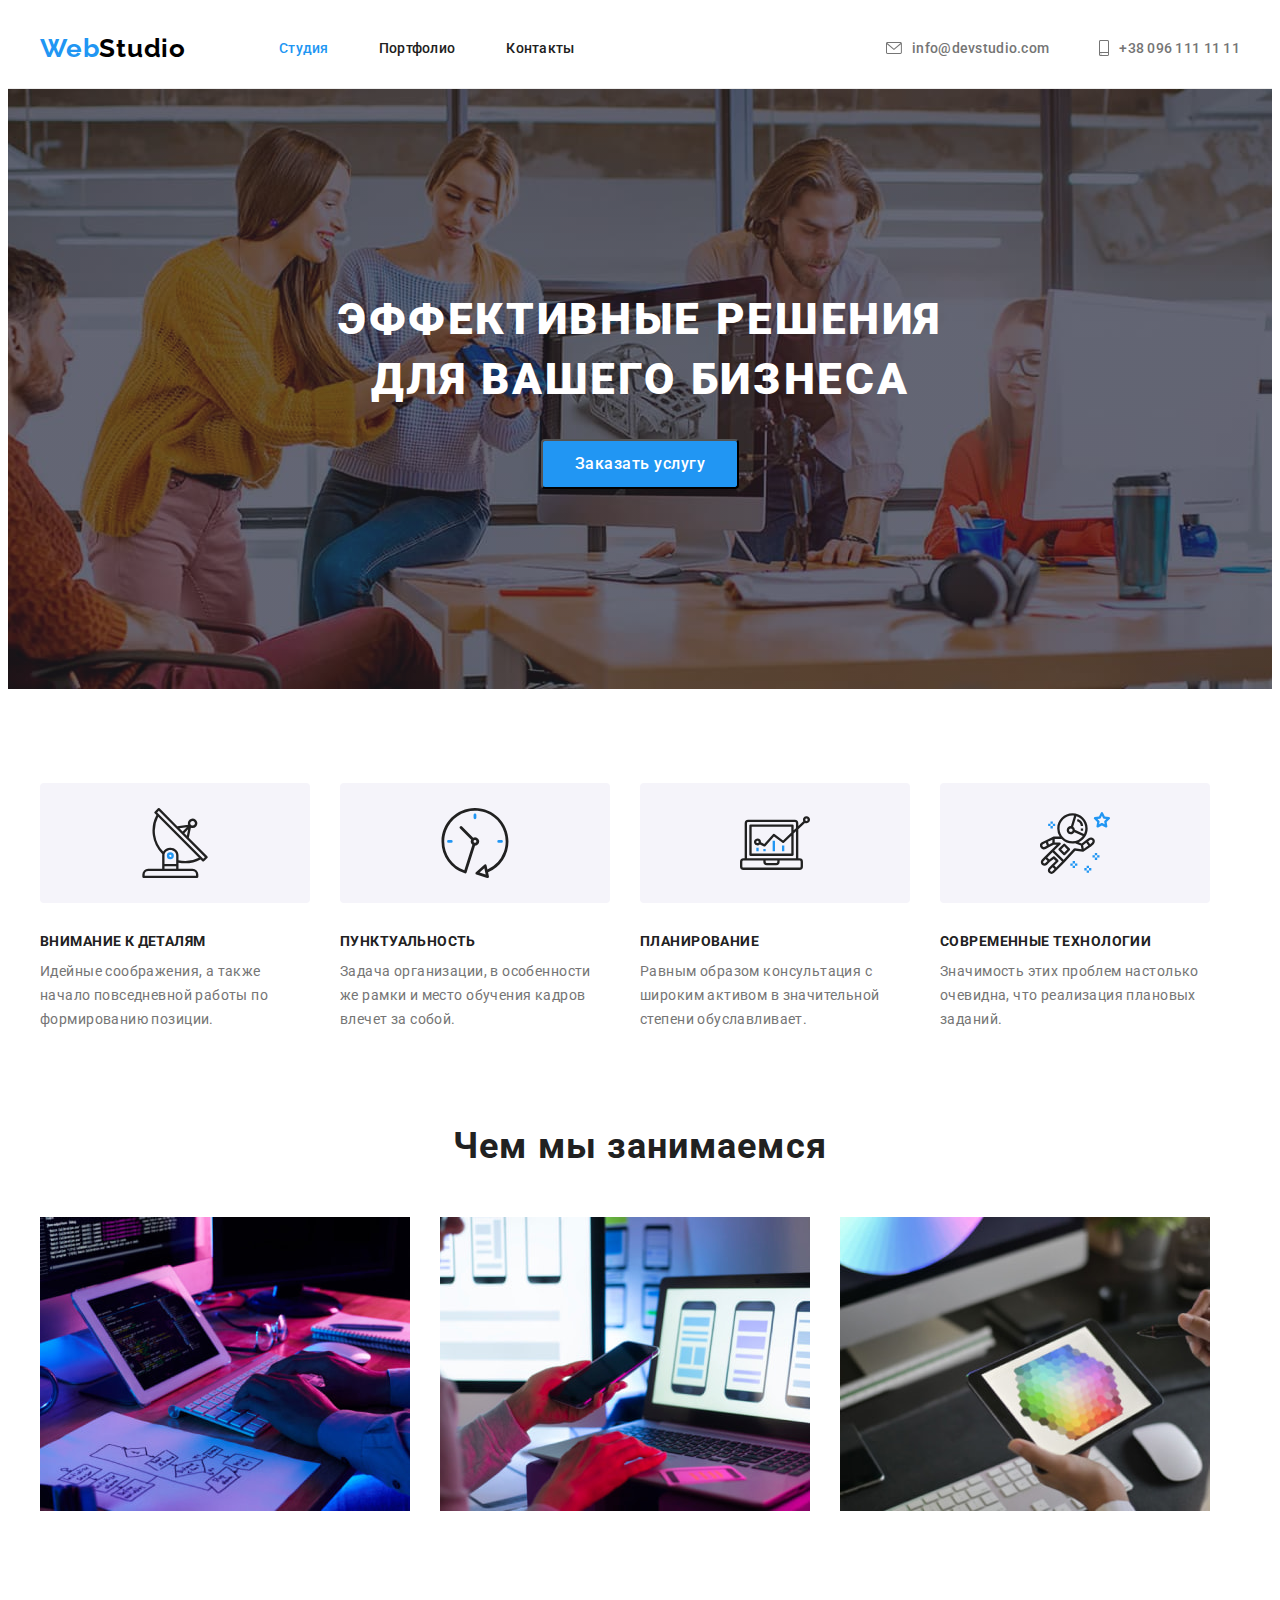
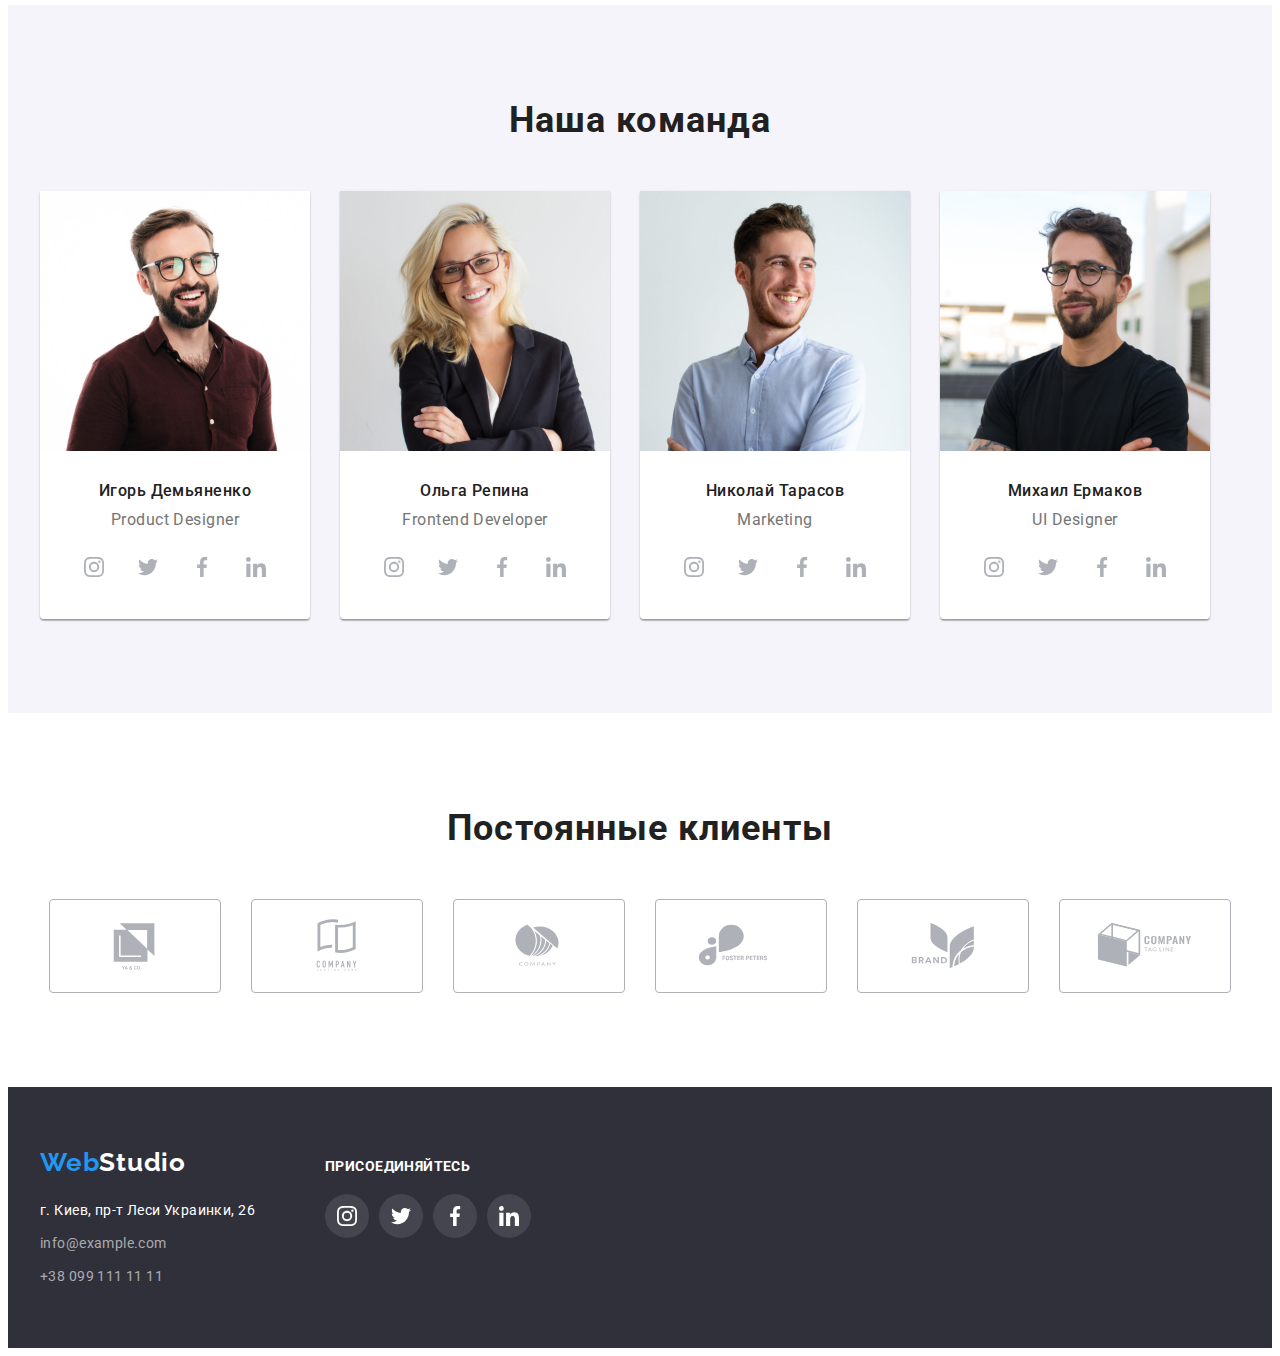
==== index.html @ a04d9aa7 "начало дз5" ====
<!DOCTYPE html>
<html lang="ru">
  <head>
    <meta charset="UTF-8" />
    <meta http-equiv="X-UA-Compatible" content="IE=edge" />
    <meta name="viewport" content="width=device-width, initial-scale=1.0" />
    <title>WebStudio</title>
    <!-- Fonts start -->
    <link rel="preconnect" href="https://fonts.googleapis.com" />
    <link rel="preconnect" href="https://fonts.gstatic.com" crossorigin />
    <link
      href="https://fonts.googleapis.com/css2?family=Raleway:wght@700&family=Roboto:wght@400;500;700;900&display=swap"
      rel="stylesheet"
    />
    <!-- Fonts end -->

    <!-- Normalize start -->

    <link
      rel="stylesheet"
      href="https://cdnjs.cloudflare.com/ajax/libs/modern-normalize/1.1.0/modern-normalize.min.css"
      integrity="sha512-wpPYUAdjBVSE4KJnH1VR1HeZfpl1ub8YT/NKx4PuQ5NmX2tKuGu6U/JRp5y+Y8XG2tV+wKQpNHVUX03MfMFn9Q=="
      crossorigin="anonymous"
      referrerpolicy="no-referrer"
    />

    <!-- Normalize end -->

    <link rel="stylesheet" href="./css/styles.css" />
  </head>
  <body>
    <!-- header section -->

    <header class="header">
      <div class="container header-container">
        <nav class="header-nav">
          <a class="header-logo logo link" href="./index.html" lang="en">
            <span class="blue-logo">Web</span
            ><span class="black-logo">Studio</span></a
          >
          <ul class="header-nav-list list">
            <li class="header-nav-item header-nav-item-studio">
              <a
                class="header-link header-link-current link"
                href="./index.html"
                >Студия</a
              >
            </li>
            <li class="header-nav-item header-nav-item-portf">
              <a class="header-link link" href="./portfolio.html">Портфолио</a>
            </li>
            <li class="header-nav-item">
              <a class="header-link link" href="">Контакты</a>
            </li>
          </ul>
        </nav>
        <ul class="header-contacts-list list">
          <li class="header-contacts-item header-contacts-item-mail">
            <a
              class="header-contacts-link link"
              href="mailto:info@devstudio.com"
            >
              <svg class="header-icon" width="16" height="12">
                <use href="./images/icons.svg#envelope"></use>
              </svg>
              info@devstudio.com</a
            >
          </li>
          <li class="header-contacts-item header-contacts-item-tel">
            <a class="header-contacts-link link" href="tel:+380961111111">
              <svg class="header-icon" width="10" height="16">
                <use href="./images/icons.svg#smartphone"></use>
              </svg>
              +38 096 111 11 11</a
            >
          </li>
        </ul>
      </div>
    </header>

    <!-- main section -->

    <main>
      <!--hero section -->

      <section class="hero">
        <div class="container hero-container hero-overlay">
          <h1 class="main-title hero-main-title">
            Эффективные решения<br />для вашего бизнеса
          </h1>
          <button class="hero-btn btn" type="button">Заказать услугу</button>
        </div>
      </section>

      <!--секция "Особенности" (peculiarities section)-->

      <section class="peculiarities">
        <!--Заголовок секции h2 не видим в контенте-->

        <div class="container">
          <h2 class="secondary-title visually-hidden">Особенности</h2>
          <ul class="peculiarities-list list">
            <li class="peculiarities-item">
              <div class="peculiarities-icon-box">
                <svg width="70" height="70">
                  <use href="./images/icons.svg#antenna"></use>
                </svg>
              </div>

              <h3 class="peculiarities-tittle">Внимание к деталям</h3>
              <p class="peculiarities-txt">
                Идейные соображения, а также начало повседневной работы по
                формированию позиции.
              </p>
            </li>
            <li class="peculiarities-item">
              <div class="peculiarities-icon-box">
                <svg width="70" height="70">
                  <use href="./images/icons.svg#clock"></use>
                </svg>
              </div>

              <h3 class="peculiarities-tittle">Пунктуальность</h3>
              <p class="peculiarities-txt">
                Задача организации, в особенности же рамки и место обучения
                кадров влечет за собой.
              </p>
            </li>
            <li class="peculiarities-item">
              <div class="peculiarities-icon-box">
                <svg width="70" height="70">
                  <use href="./images/icons.svg#diagram"></use>
                </svg>
              </div>
              <h3 class="peculiarities-tittle">Планирование</h3>
              <p class="peculiarities-txt">
                Равным образом консультация с широким активом в значительной
                степени обуславливает.
              </p>
            </li>
            <li class="peculiarities-item">
              <div class="peculiarities-icon-box">
                <svg width="70" height="70">
                  <use href="./images/icons.svg#astronaut"></use>
                </svg>
              </div>
              <h3 class="peculiarities-tittle">Современные технологии</h3>
              <p class="peculiarities-txt">
                Значимость этих проблем настолько очевидна, что реализация
                плановых заданий.
              </p>
            </li>
          </ul>
        </div>
      </section>

      <!--секция "Чем мы занимаемся" (activity section)-->

      <section class="activity">
        <div class="container">
          <h2 class="secondary-title activity-tittle">Чем мы занимаемся</h2>
          <ul class="activity-list list">
            <li class="activity-item">
              <img
                class="activity-img"
                src="./images/demo-photo-1.jpg"
                width="370"
                alt="Руки программиста на клавиатуре. На мониторе програмный код"
              />
            </li>
            <li class="activity-item">
              <img
                class="activity-img"
                src="./images/demo-photo-2.jpg"
                width="370"
                alt="Программист работает над мобильным приложением"
              />
            </li>
            <li class="activity-item">
              <img
                class="activity-img"
                src="./images/demo-photo-3.jpg"
                width="370"
                alt="Дизайнер работает на сенсорном планшете"
              />
            </li>
          </ul>
        </div>
      </section>

      <!-- team section-->

      <section class="team">
        <div class="container">
          <h2 class="secondary-title team-tittle">Наша команда</h2>
          <ul class="team-list list">
            <li class="team-item">
              <img
                class="team-card"
                src="./images/team-card-1.jpg"
                width="270"
                alt="Портрет члена команды"
              />
              <div class="unit-info">
                <h3 class="team-name">Игорь Демьяненко</h3>
                <p class="team-position" lang="en">Product Designer</p>
                <ul class="social-networks-unit-list list">
                  <li class="socials-unit-item">
                    <a
                      class="socials-unit-link link"
                      href=""
                      target="_blank"
                      rel="noopener noreferrer"
                      aria-label="Ссылка на личный Instagram"
                      ><svg class="icon-social-unit" width="20" height="20">
                        <use href="./images/icons.svg#instagram"></use>
                      </svg>
                    </a>
                  </li>
                  <li class="socials-unit-item">
                    <a
                      class="socials-unit-link link"
                      href=""
                      target="_blank"
                      rel="noopener noreferrer"
                      aria-label="Ссылка на личный Twitter"
                    >
                      <svg class="icon-social-unit" width="20" height="20">
                        <use href="./images/icons.svg#twitter"></use>
                      </svg>
                    </a>
                  </li>
                  <li class="socials-unit-item">
                    <a
                      class="socials-unit-link link"
                      href=""
                      target="_blank"
                      rel="noopener noreferrer"
                      aria-label="Ссылка на личный Facebook"
                    >
                      <svg class="icon-social-unit" width="20" height="20">
                        <use href="./images/icons.svg#facebook"></use>
                      </svg>
                    </a>
                  </li>
                  <li class="socials-unit-item">
                    <a
                      class="socials-unit-link link"
                      href=""
                      target="_blank"
                      rel="noopener noreferrer"
                      aria-label="Ссылка на личный LinkedIn"
                    >
                      <svg class="icon-social-unit" width="20" height="20">
                        <use href="./images/icons.svg#linkedin"></use>
                      </svg>
                    </a>
                  </li>
                </ul>
              </div>
            </li>
            <li class="team-item">
              <img
                class="team-card"
                src="./images/team-card-2.jpg"
                width="270"
                alt="Портрет члена команды"
              />
              <div class="unit-info">
                <h3 class="team-name">Ольга Репина</h3>
                <p class="team-position" lang="en">Frontend Developer</p>
                <ul class="social-networks-unit-list list">
                  <li class="socials-unit-item">
                    <a
                      class="socials-unit-link link"
                      href=""
                      target="_blank"
                      rel="noopener noreferrer"
                      aria-label="Ссылка на личный Instagram"
                      ><svg class="icon-social-unit" width="20" height="20">
                        <use href="./images/icons.svg#instagram"></use>
                      </svg>
                    </a>
                  </li>
                  <li class="socials-unit-item">
                    <a
                      class="socials-unit-link link"
                      href=""
                      target="_blank"
                      rel="noopener noreferrer"
                      aria-label="Ссылка на личный Twitter"
                    >
                      <svg class="icon-social-unit" width="20" height="20">
                        <use href="./images/icons.svg#twitter"></use>
                      </svg>
                    </a>
                  </li>
                  <li class="socials-unit-item">
                    <a
                      class="socials-unit-link link"
                      href=""
                      target="_blank"
                      rel="noopener noreferrer"
                      aria-label="Ссылка на личный Facebook"
                    >
                      <svg class="icon-social-unit" width="20" height="20">
                        <use href="./images/icons.svg#facebook"></use>
                      </svg>
                    </a>
                  </li>
                  <li class="socials-unit-item">
                    <a
                      class="socials-unit-link link"
                      href=""
                      target="_blank"
                      rel="noopener noreferrer"
                      aria-label="Ссылка на личный LinkedIn"
                    >
                      <svg class="icon-social-unit" width="20" height="20">
                        <use href="./images/icons.svg#linkedin"></use>
                      </svg>
                    </a>
                  </li>
                </ul>
              </div>
            </li>
            <li class="team-item">
              <img
                class="team-card"
                src="./images/team-card-3.jpg"
                width="270"
                alt="Портрет члена команды"
              />
              <div class="unit-info">
                <h3 class="team-name">Николай Тарасов</h3>
                <p class="team-position" lang="en">Marketing</p>
                <ul class="social-networks-unit-list list">
                  <li class="socials-unit-item">
                    <a
                      class="socials-unit-link link"
                      href=""
                      target="_blank"
                      rel="noopener noreferrer"
                      aria-label="Ссылка на личный Instagram"
                      ><svg class="icon-social-unit" width="20" height="20">
                        <use href="./images/icons.svg#instagram"></use>
                      </svg>
                    </a>
                  </li>
                  <li class="socials-unit-item">
                    <a
                      class="socials-unit-link link"
                      href=""
                      target="_blank"
                      rel="noopener noreferrer"
                      aria-label="Ссылка на личный Twitter"
                    >
                      <svg class="icon-social-unit" width="20" height="20">
                        <use href="./images/icons.svg#twitter"></use>
                      </svg>
                    </a>
                  </li>
                  <li class="socials-unit-item">
                    <a
                      class="socials-unit-link link"
                      href=""
                      target="_blank"
                      rel="noopener noreferrer"
                      aria-label="Ссылка на личный Facebook"
                    >
                      <svg class="icon-social-unit" width="20" height="20">
                        <use href="./images/icons.svg#facebook"></use>
                      </svg>
                    </a>
                  </li>
                  <li class="socials-unit-item">
                    <a
                      class="socials-unit-link link"
                      href=""
                      target="_blank"
                      rel="noopener noreferrer"
                      aria-label="Ссылка на личный LinkedIn"
                    >
                      <svg class="icon-social-unit" width="20" height="20">
                        <use href="./images/icons.svg#linkedin"></use>
                      </svg>
                    </a>
                  </li>
                </ul>
              </div>
            </li>
            <li class="team-item">
              <img
                class="team-card"
                src="./images/team-card-4.jpg"
                width="270"
                alt="Портрет члена команды"
              />
              <div class="unit-info">
                <h3 class="team-name">Михаил Ермаков</h3>
                <p class="team-position" lang="en">UI Designer</p>
                <ul class="social-networks-unit-list list">
                  <li class="socials-unit-item">
                    <a
                      class="socials-unit-link link"
                      href=""
                      target="_blank"
                      rel="noopener noreferrer"
                      aria-label="Ссылка на личный Instagram"
                      ><svg class="icon-social-unit" width="20" height="20">
                        <use href="./images/icons.svg#instagram"></use>
                      </svg>
                    </a>
                  </li>
                  <li class="socials-unit-item">
                    <a
                      class="socials-unit-link link"
                      href=""
                      target="_blank"
                      rel="noopener noreferrer"
                      aria-label="Ссылка на личный Twitter"
                    >
                      <svg class="icon-social-unit" width="20" height="20">
                        <use href="./images/icons.svg#twitter"></use>
                      </svg>
                    </a>
                  </li>
                  <li class="socials-unit-item">
                    <a
                      class="socials-unit-link link"
                      href=""
                      target="_blank"
                      rel="noopener noreferrer"
                      aria-label="Ссылка на личный Facebook"
                    >
                      <svg class="icon-social-unit" width="20" height="20">
                        <use href="./images/icons.svg#facebook"></use>
                      </svg>
                    </a>
                  </li>
                  <li class="socials-unit-item">
                    <a
                      class="socials-unit-link link"
                      href=""
                      target="_blank"
                      rel="noopener noreferrer"
                      aria-label="Ссылка на личный LinkedIn"
                    >
                      <svg class="icon-social-unit" width="20" height="20">
                        <use href="./images/icons.svg#linkedin"></use>
                      </svg>
                    </a>
                  </li>
                </ul>
              </div>
            </li>
          </ul>
        </div>
      </section>

      <!-- section clients -->

      <section class="clients">
        <div class="container">
          <h2 class="secondary-title clients-tittle">Постоянные клиенты</h2>
          <ul class="logo-clients-list list">
            <li class="logo-client-item">
              <a
                class="logo-client-link link"
                href=""
                target="_blank"
                rel="noopener noreferrer"
                aria-label="Ссылка на сайт клиентсой компании"
              >
                <svg class="logo-client" width="106" height="60">
                  <use href="./images/icons.svg#icon-logo-ya-co"></use>
                </svg>
              </a>
            </li>
            <li class="logo-client-item">
              <a
                class="logo-client-link link"
                href=""
                target="_blank"
                rel="noopener noreferrer"
                aria-label="Ссылка на сайт клиентсой компании"
              >
                <svg class="logo-client" width="106" height="60">
                  <use
                    href="./images/icons.svg#icon-logo-company-tagline-here"
                  ></use>
                </svg>
              </a>
            </li>
            <li class="logo-client-item">
              <a
                class="logo-client-link link"
                href=""
                target="_blank"
                rel="noopener noreferrer"
                aria-label="Ссылка на сайт клиентсой компании"
              >
                <svg class="logo-client" width="106" height="60">
                  <use href="./images/icons.svg#icon-logo-company"></use>
                </svg>
              </a>
            </li>
            <li class="logo-client-item">
              <a
                class="logo-client-link link"
                href=""
                target="_blank"
                rel="noopener noreferrer"
                aria-label="Ссылка на сайт клиентсой компании"
              >
                <svg class="logo-client" width="106" height="60">
                  <use href="./images/icons.svg#icon-logo-foster-peters"></use>
                </svg>
              </a>
            </li>
            <li class="logo-client-item">
              <a
                class="logo-client-link link"
                href=""
                target="_blank"
                rel="noopener noreferrer"
                aria-label="Ссылка на сайт клиентсой компании"
              >
                <svg class="logo-client" width="106" height="60">
                  <use href="./images/icons.svg#icon-logo-brand"></use>
                </svg>
              </a>
            </li>
            <li class="logo-client-item">
              <a
                class="logo-client-link link"
                href=""
                target="_blank"
                rel="noopener noreferrer"
                aria-label="Ссылка на сайт клиентсой компании"
              >
                <svg class="logo-client" width="106" height="60">
                  <use
                    href="./images/icons.svg#icon-logo-company-tagline"
                  ></use>
                </svg>
              </a>
            </li>
          </ul>
        </div>
      </section>
    </main>

    <!--footer section-->

    <footer class="footer">
      <div class="container footer-container">
        <div class="footer-left">
          <a class="footer-logo logo link" href="./index.html" lang="en"
            ><span class="blue-logo">Web</span
            ><span class="white-logo">Studio</span></a
          >
          <address class="footer-address">
            <p class="footer-address-kyiv">г. Киев, пр-т Леси Украинки, 26</p>
            <a class="footer-mail link" href="mailto:info@example.com"
              >info@example.com</a
            >
            <a class="footer-phone link" href="tel:+380991111111"
              >+38 099 111 11 11</a
            >
          </address>
        </div>
        <div class="footer-right">
          <p class="join">ПРИСОЕДИНЯЙТЕСЬ</p>
          <ul class="social-networks-firm-list list">
            <li class="socials-firm-item">
              <a
                class="socials-firm-link link"
                href=""
                target="_blank"
                rel="noopener noreferrer"
                aria-label="Ссылка на корпоративный Instagram"
                ><svg class="icon-social-firm" width="20" height="20">
                  <use href="./images/icons.svg#instagram"></use>
                </svg>
              </a>
            </li>
            <li class="socials-firm-item">
              <a
                class="socials-firm-link link"
                href=""
                target="_blank"
                rel="noopener noreferrer"
                aria-label="Ссылка на корпоративный Twitter"
              >
                <svg class="icon-social-firm" width="20" height="20">
                  <use href="./images/icons.svg#twitter"></use>
                </svg>
              </a>
            </li>
            <li class="socials-firm-item">
              <a
                class="socials-firm-link link"
                href=""
                target="_blank"
                rel="noopener noreferrer"
                aria-label="Ссылка на корпоративный Facebook"
              >
                <svg class="icon-social-firm" width="20" height="20">
                  <use href="./images/icons.svg#facebook"></use>
                </svg>
              </a>
            </li>
            <li class="socials-firm-item">
              <a
                class="socials-firm-link link"
                href=""
                target="_blank"
                rel="noopener noreferrer"
                aria-label="Ссылка на корпоративный LinkedIn"
              >
                <svg class="icon-social-firm" width="20" height="20">
                  <use href="./images/icons.svg#linkedin"></use>
                </svg>
              </a>
            </li>
          </ul>
        </div>
      </div>
    </footer>
  </body>
</html>
---- css/styles.css ----
/* root styles */
:root {
  /* fonts */
  --main-font: Roboto, sans-serif;
  --secondary-font: Raleway, sans-serif;

  /* text colors */
  --main-txt-color: #757575;
  --title-txt-color: #212121;

  /* main color themes */

  --blue-style-color: #2196f3;
  --white-style-color: #ffffff;
  --black-style-color: #000000;
  --grey-style-color: #2f303a;

  /* element grid control */
  --items: 3;
  --indent: 30px;
}

/* others */

body {
  font-family: var(--main-font);
  color: var(--main-txt-color);
  background-color: var(--white-style-color);
}

/* reset styles */

.link {
  text-decoration: none;
}

.list {
  list-style: none;
  padding: 0;
  margin: 0;
}

h1,
h2,
h3,
h4,
h5,
h6,
p {
  margin: 0;
}

/* base styles */
img {
  display: block;
}
.container {
  width: 1200px;
  margin-left: auto;
  margin-right: auto;
  padding-left: 15px;
  padding-right: 15px;
}
.visually-hidden {
  position: absolute;
  width: 1px;
  height: 1px;
  margin: -1px;
  border: 0;
  padding: 0;

  white-space: nowrap;
  clip-path: inset(100%);
  clip: rect(0 0 0 0);
  overflow: hidden;
}

/* header styles start*/

.header {
  border-bottom: 1px solid #ececec;
}

.header-container {
  display: flex;
  align-items: center;
}

.header-nav-list,
.header-contacts-list,
.header-nav {
  display: flex;
}

.header-nav {
  align-items: center;
}

.header-link {
  display: block;
  font-weight: 500;
  font-size: 14px;
  line-height: calc(16 / 14);
  letter-spacing: 0.02em;
  color: var(--title-txt-color);
  padding-top: 32px;
  padding-bottom: 32px;
}

.header-logo {
  margin-right: 93px;
}

.header-nav-item-studio {
  margin-right: 50px;
}

.header-nav-item-portf {
  margin-right: 51px;
}
.header-nav-list > .header-nav-item:last-child {
  margin-right: 0;
}

.header-nav {
  margin-right: auto;
}

.header-icon {
  display: inline-block;
  align-items: baseline;
  margin-right: 10px;
  fill: var(--main-txt-color);
}
.header-contacts-link:hover .header-icon {
  fill: var(--blue-style-color);
}
.header-contacts-link:focus .header-icon {
  fill: var(--blue-style-color);
}

.header-contacts-list {
  display: flex;
  align-items: center;
}

.header-contacts-item {
  align-items: center;
  justify-items: center;
}

.header-contacts-item-mail {
  margin-right: 50px;
}

.header-contacts-list > .header-contacts-item:last-child {
  margin-right: 0;
}

.logo {
  font-family: var(--secondary-font);
  font-weight: 700;
  font-size: 26px;
  line-height: calc(31 / 26);
  letter-spacing: 0.03em;
}

.blue-logo {
  color: var(--blue-style-color);
}

.black-logo {
  color: var(--black-style-color);
}

.white-logo {
  color: var(--white-style-color);
}

.header-link-current {
  color: var(--blue-style-color);
}

.header-contacts-link {
  display: flex;
  align-items: center;
  font-weight: 500;
  font-size: 14px;
  line-height: calc(16 / 14);
  letter-spacing: 0.02em;
  color: var(--main-txt-color);
}

.link:hover,
.link:focus {
  color: var(--blue-style-color);
}
/* header styles end*/

/* hero styles start */

.hero {
  padding-top: 200px;
  padding-bottom: 200px;
}

.hero-main-title {
  margin-bottom: 30px;
}

.hero-container > .hero-btn {
  color: var(--white-style-color);
  background-color: var(--blue-style-color);
  display: block;
  margin-left: auto;
  margin-right: auto;
  padding: 10px 32px;
  border-radius: 4px;
}

.hero {
  max-width: 1600px;
  margin-left: auto;
  margin-right: auto;
  background-color: var(--grey-style-color);
  background-image: linear-gradient(rgba(47, 48, 58, 0.4), rgba(47, 48, 58, 0.4)),
    url(../images/hero-background.jpg);
  background-repeat: no-repeat;
  background-position: center;
}

.main-title {
  font-weight: 900;
  font-size: 44px;
  line-height: calc(60 / 44);
  text-align: center;
  letter-spacing: 0.06em;
  text-transform: uppercase;
  color: var(--white-style-color);
}

.btn {
  font-family: inherit;
  cursor: pointer;
  font-weight: 500;
  font-size: 16px;
  line-height: calc(26 / 16);
  text-align: center;
  letter-spacing: 0.03em;
  color: var(--title-txt-color);
  background-color: #f5f4fa;
}

.hero-btn:hover,
.hero-btn:focus {
  background-color: #188ce8;
}

/* hero styles end */

/* peculiarities section styles start */

.peculiarities {
  padding: 94px 0;
}
.peculiarities-list {
  display: flex;
  gap: 30px;
}
.peculiarities-item {
  display: block;
  flex-basis: 270px;
}
.peculiarities-icon-box {
  display: flex;
  width: 270px;
  height: 120px;
  margin-bottom: 30px;
  align-items: center;
  justify-content: center;
  background-color: #f5f4fa;
  border-radius: 4px;
}

.peculiarities-tittle {
  font-weight: 700;
  font-size: 14px;
  line-height: calc(16 / 14);
  letter-spacing: 0.03em;
  text-transform: uppercase;
  color: var(--title-txt-color);
  margin-bottom: 10px;
}
.peculiarities-txt {
  font-size: 14px;
  line-height: calc(24 / 14);
  letter-spacing: 0.03em;
}
/* peculiarities section styles end */

/* activity section styles start */
.activity {
  padding-bottom: 94px;
}

.activity-tittle {
  font-weight: 700;
  font-size: 36px;
  line-height: calc(42 / 36);
  text-align: center;
  letter-spacing: 0.03em;
  color: var(--title-txt-color);
  margin-bottom: 50px;
}
.activity-list {
  display: flex;
  gap: 30px;
}
/* activity section styles end */

/* team section styles start*/

.team {
  background-color: #f5f4fa;
  padding: 94px 0;
}

.team-item {
  box-shadow: 0px 1px 3px rgba(0, 0, 0, 0.12), 0px 1px 1px rgba(0, 0, 0, 0.14),
    0px 2px 1px rgba(0, 0, 0, 0.2);
  border-radius: 0px 0px 4px 4px;
}

.team-tittle {
  font-weight: 700;
  font-size: 36px;
  line-height: calc(42 / 36);
  text-align: center;
  letter-spacing: 0.03em;
  color: var(--title-txt-color);
  margin-bottom: 50px;
}
.team-list {
  display: flex;
  gap: 30px;
}

.unit-info {
  padding: 30px 0;
  background-color: var(--white-style-color);
  border-bottom-left-radius: 4px;
  border-bottom-right-radius: 4px;
}

.team-name {
  font-weight: 500;
  font-size: 16px;
  line-height: calc(19 / 16);
  text-align: center;
  letter-spacing: 0.03em;
  color: var(--title-txt-color);
  margin-bottom: 10px;
}

.team-position {
  font-size: 16px;
  line-height: calc(19 / 16);
  text-align: center;
  letter-spacing: 0.03em;
}

.social-networks-unit-list {
  display: flex;
  align-items: center;
  justify-content: center;
  gap: 10px;
  margin-top: 16px;
}
.socials-unit-link {
  display: flex;
  align-items: center;
  justify-content: center;
  width: 44px;
  height: 44px;
  background-color: var(--white-style-color);
  border-radius: 50%;
}
.icon-social-unit {
  fill: #afb1b8;
}
.socials-unit-link:hover,
.socials-unit-link:focus {
  background-color: var(--blue-style-color);
}
.socials-unit-link:hover .icon-social-unit {
  fill: var(--white-style-color);
}
.socials-unit-link:focus .icon-social-unit {
  fill: var(--white-style-color);
}
/* team section styles end*/

/* section clients styles start */

.clients {
  padding: 94px 0;
}

.clients-tittle {
  font-weight: 700;
  font-size: 36px;
  line-height: calc(42 / 36);
  text-align: center;
  letter-spacing: 0.03em;
  color: var(--title-txt-color);
  margin-bottom: 50px;
}
.logo-clients-list {
  display: flex;
  align-items: center;
  justify-content: center;
  gap: 30px;
}

.logo-client-link {
  display: flex;

  align-items: center;
  justify-content: center;

  width: 170px;
  height: 92px;
  border: 1px solid #afb1b8;
  border-radius: 4px;
}

.logo-client {
  fill: #afb1b8;
}

.logo-client-link:hover {
  border: 1px solid var(--blue-style-color);
}
.logo-client-link:hover .logo-client {
  fill: var(--blue-style-color);
}
.logo-client-link:focus {
  border: 1px solid var(--blue-style-color);
}
.logo-client-link:focus .logo-client {
  fill: var(--blue-style-color);
}

/* section clients styles end */

/* footer-styles start */
.footer {
  background-color: var(--grey-style-color);
  padding: 60px 0;
}

.footer-logo {
  display: block;
  margin-bottom: 20px;
}
.footer-address {
  font-style: normal;
}
.footer-address-kyiv {
  font-size: 14px;
  line-height: calc(24 / 14);
  letter-spacing: 0.03em;
  color: var(--white-style-color);
  margin-bottom: 9px;
}
.footer-mail {
  margin-bottom: 9px;
}

.footer-mail,
.footer-phone {
  display: block;
  font-size: 14px;
  line-height: calc(24 / 14);
  letter-spacing: 0.03em;
  color: rgba(255, 255, 255, 0.6);
}
.footer-container {
  display: flex;
  align-items: baseline;
}

.social-networks-firm-list {
  display: flex;
  gap: 10px;
  margin-top: 20px;
}
.socials-firm-link {
  display: flex;
  align-items: center;
  justify-content: center;
  width: 44px;
  height: 44px;
  background-color: rgba(255, 255, 255, 0.1);
  border-radius: 50%;
}

.icon-social-firm {
  fill: var(--white-style-color);
}

.socials-firm-link:hover,
.socials-firm-link:focus {
  background-color: var(--blue-style-color);
}

.footer-right {
  margin-left: 70px;
}

.join {
  font-weight: 700;
  font-size: 14px;
  line-height: auto;
  letter-spacing: 0.03em;
  color: var(--white-style-color);
}

/* footer-styles end */
/* portfolio section styles start*/

.portfolio {
  padding: 94px 0;
}

.portf-btn-list {
  display: flex;
  margin-bottom: 50px;
  justify-content: center;
  gap: 8px;
}
.portf-btn {
  padding: 6px 22px;
  border-radius: 4px;
}
.portf-btn:hover,
.portf-btn:focus,
.portf-btn-current {
  color: var(--white-style-color);
  background-color: var(--blue-style-color);
  box-shadow: 0px 3px 1px rgba(0, 0, 0, 0.1), 0px 1px 2px rgba(0, 0, 0, 0.08),
    0px 2px 2px rgba(0, 0, 0, 0.12);
}

.portf-list {
  display: flex;
  flex-wrap: wrap;
  gap: 30px;
}
.portf-item {
  flex-basis: calc((100% - var(--indent) * (var(--items) - 1)) / var(--items));
}
.portf-item-link {
  display: block;
}

.portf-item-link:hover {
  box-shadow: 0px 1px 1px rgba(0, 0, 0, 0.12), 0px 4px 4px rgba(0, 0, 0, 0.06),
    1px 4px 6px rgba(0, 0, 0, 0.16);
}
.portf-item-link:focus {
  box-shadow: 0px 1px 1px rgba(0, 0, 0, 0.12), 0px 4px 4px rgba(0, 0, 0, 0.06),
    1px 4px 6px rgba(0, 0, 0, 0.16);
}

.product-info {
  padding: 20px 24px;
  border-right: 1px solid #eeeeee;
  border-bottom: 1px solid #eeeeee;
  border-left: 1px solid #eeeeee;
}
.product-title {
  font-weight: 700;
  font-size: 18px;
  line-height: calc(36 / 18);
  letter-spacing: 0.06em;
  color: var(--title-txt-color);
  margin-bottom: 4px;
}
.product-txt {
  color: var(--main-txt-color);
  font-size: 16px;
  line-height: calc(30 / 16);
  letter-spacing: 0.03em;
}
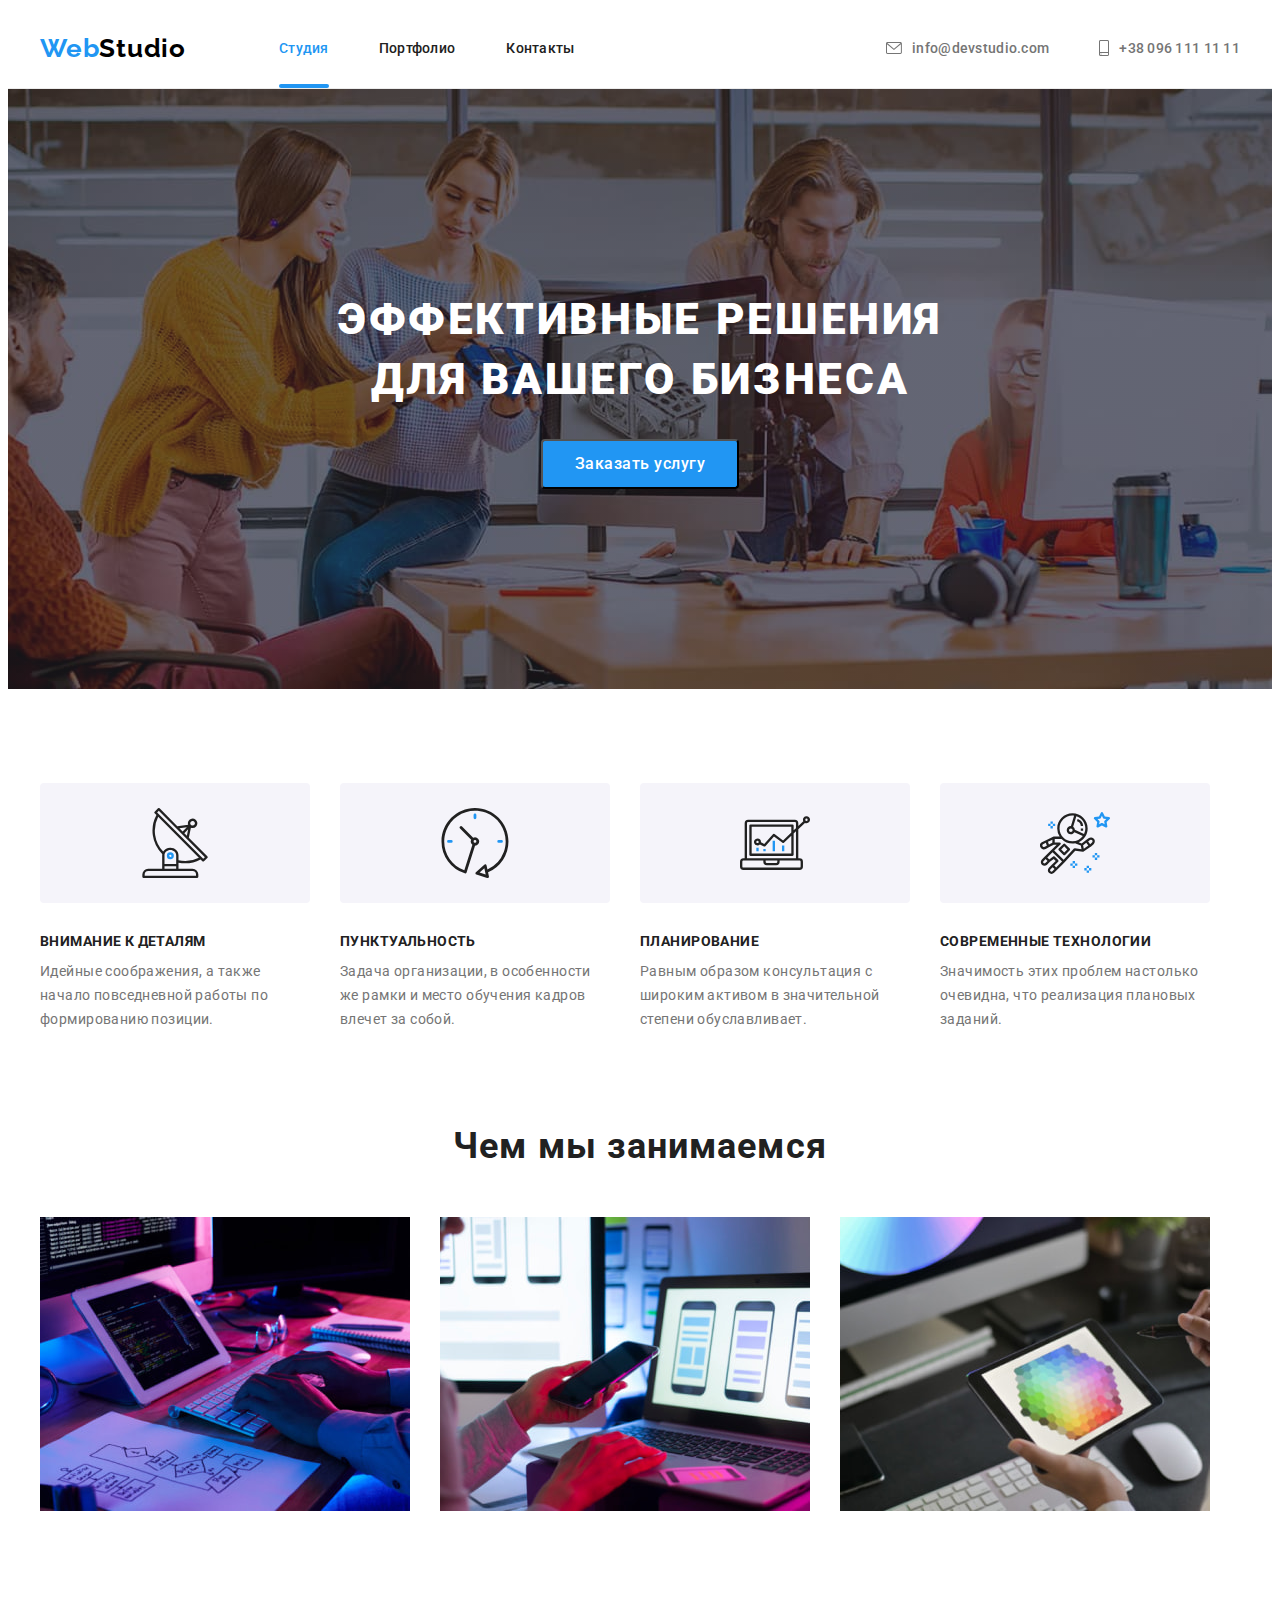
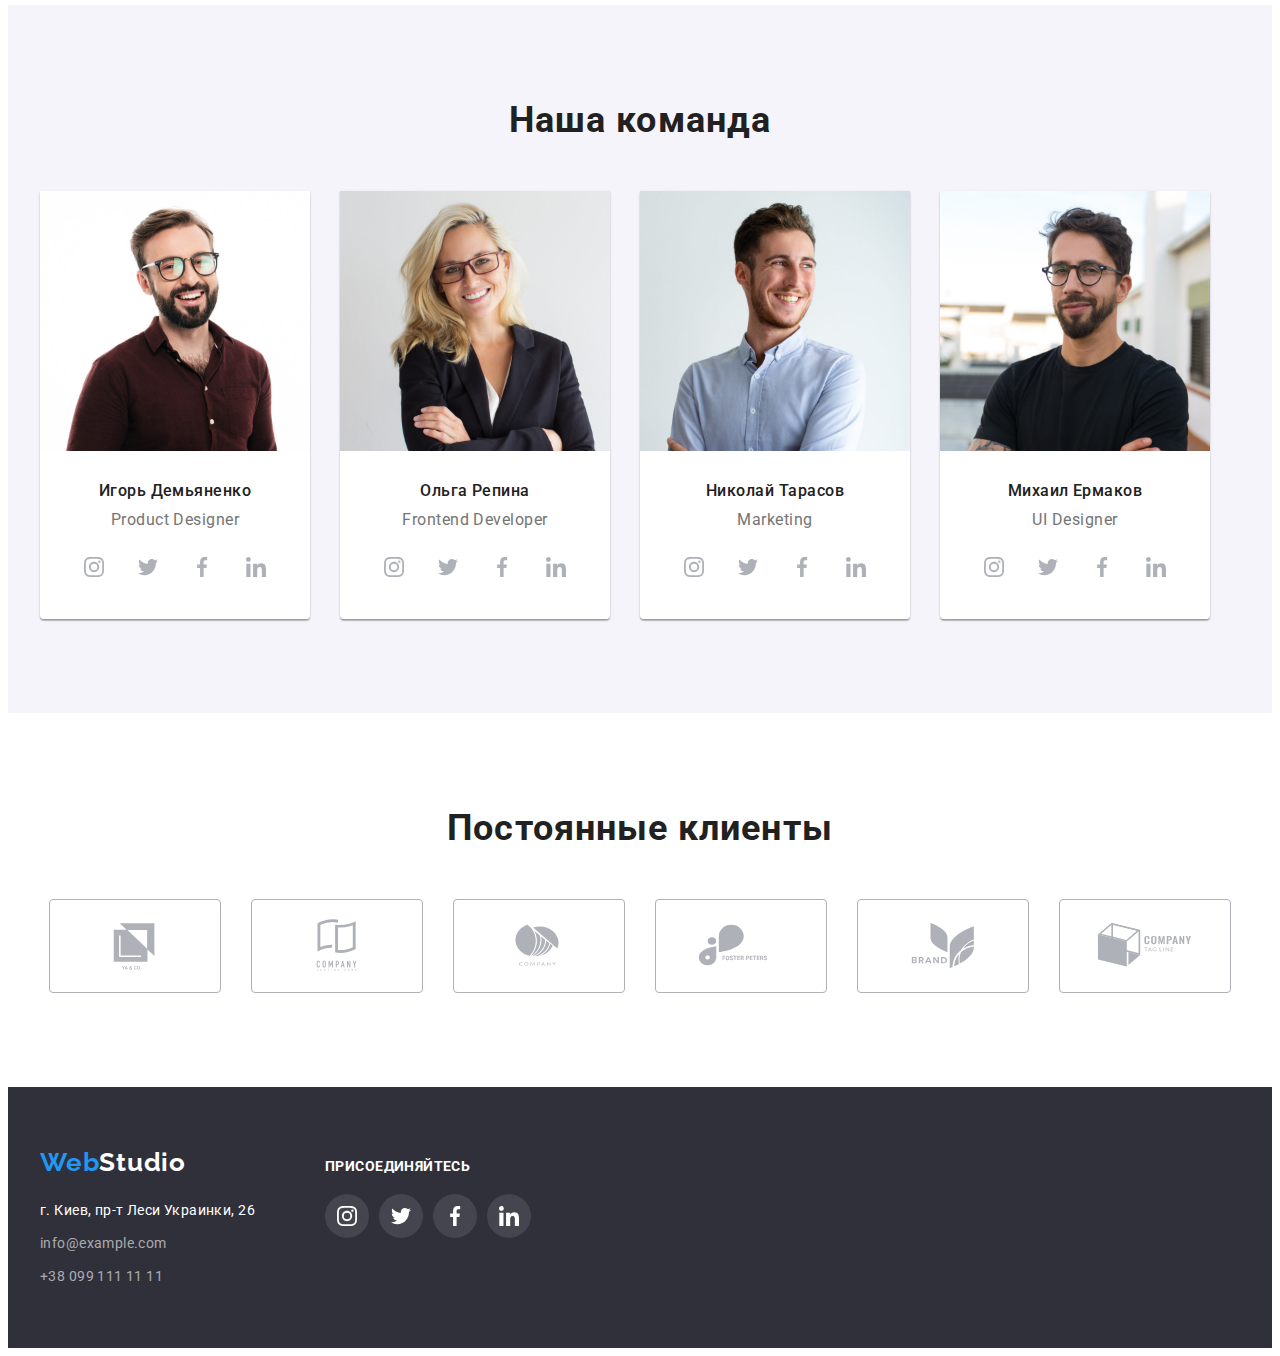
==== commit 8ca9469d: "ПЕРЕНІС ПАПКУ JS В КОРІНЬ" ====
--- a/index.html
+++ b/index.html
@@ -88,7 +88,7 @@
           <h1 class="main-title hero-main-title">
             Эффективные решения<br />для вашего бизнеса
           </h1>
-          <button class="hero-btn btn" type="button">Заказать услугу</button>
+          <button class="hero-btn btn" type="button" data-modal-open>Заказать услугу</button>
         </div>
       </section>
 
@@ -628,5 +628,19 @@
         </div>
       </div>
     </footer>
+
+    <!-- modal window -->
+
+    <div class="backdrop is-hidden" data-modal>
+      <div class="modal">
+        <button class="modal-btn" data-modal-close>
+          <svg class="modal-btn-icon"
+          width="18" height="18">
+           <use href="./images/icons.svg#icon-close"></use>
+          </svg>
+        </button>
+      </div>
+    </div>
+    <script src="./js/modal.js"></script>
   </body>
 </html>
--- a/css/styles.css
+++ b/css/styles.css
@@ -179,6 +179,22 @@
 
 .header-link-current {
   color: var(--blue-style-color);
+
+  position: relative;
+}
+
+.header-link-current::after {
+  content: '';
+  position: absolute;
+  bottom: 0;
+  left: 0;
+
+  display: block;
+  width: 100%;
+  height: 4px;
+
+  border-radius: 2px;
+  background-color: var(--blue-style-color);
 }
 
 .header-contacts-link {
@@ -593,3 +609,54 @@
   line-height: calc(30 / 16);
   letter-spacing: 0.03em;
 }
+
+/* Modal window */
+
+.backdrop {
+  position: fixed;
+  top: 0;
+  left: 0;
+
+  width: 100%;
+  height: 100%;
+
+  background-color: rgba(0, 0, 0, 0.2);
+}
+
+.modal {
+  position: absolute;
+  width: 528px;
+  height: 581px;
+  background-color: var(--white-style-color);
+  border-radius: 4px;
+  box-shadow: 0px 2px 1px 0px rgba(0, 0, 0, 0.2), 0px 1px 1px 0px rgba(0, 0, 0, 0.14),
+    0px 1px 3px 0px rgba(0, 0, 0, 0.12);
+  top: 50%;
+  left: 50%;
+  transform: translate(-50%, -50%);
+}
+
+.backdrop.is-hidden {
+opacity: 0;
+visibility: hidden;
+pointer-events: none;
+}
+
+
+.modal-btn {
+  position: absolute;
+  top: 8px;
+  right: 8px;
+
+  display: flex;
+  align-items: center;
+  justify-content: center;
+  width: 30px;
+  height: 30px;
+  padding: 0;
+
+  border: 1px solid rgba(0, 0, 0, 0.1);
+  border-radius: 50%;
+  background-color: transparent;
+  cursor: pointer;
+}
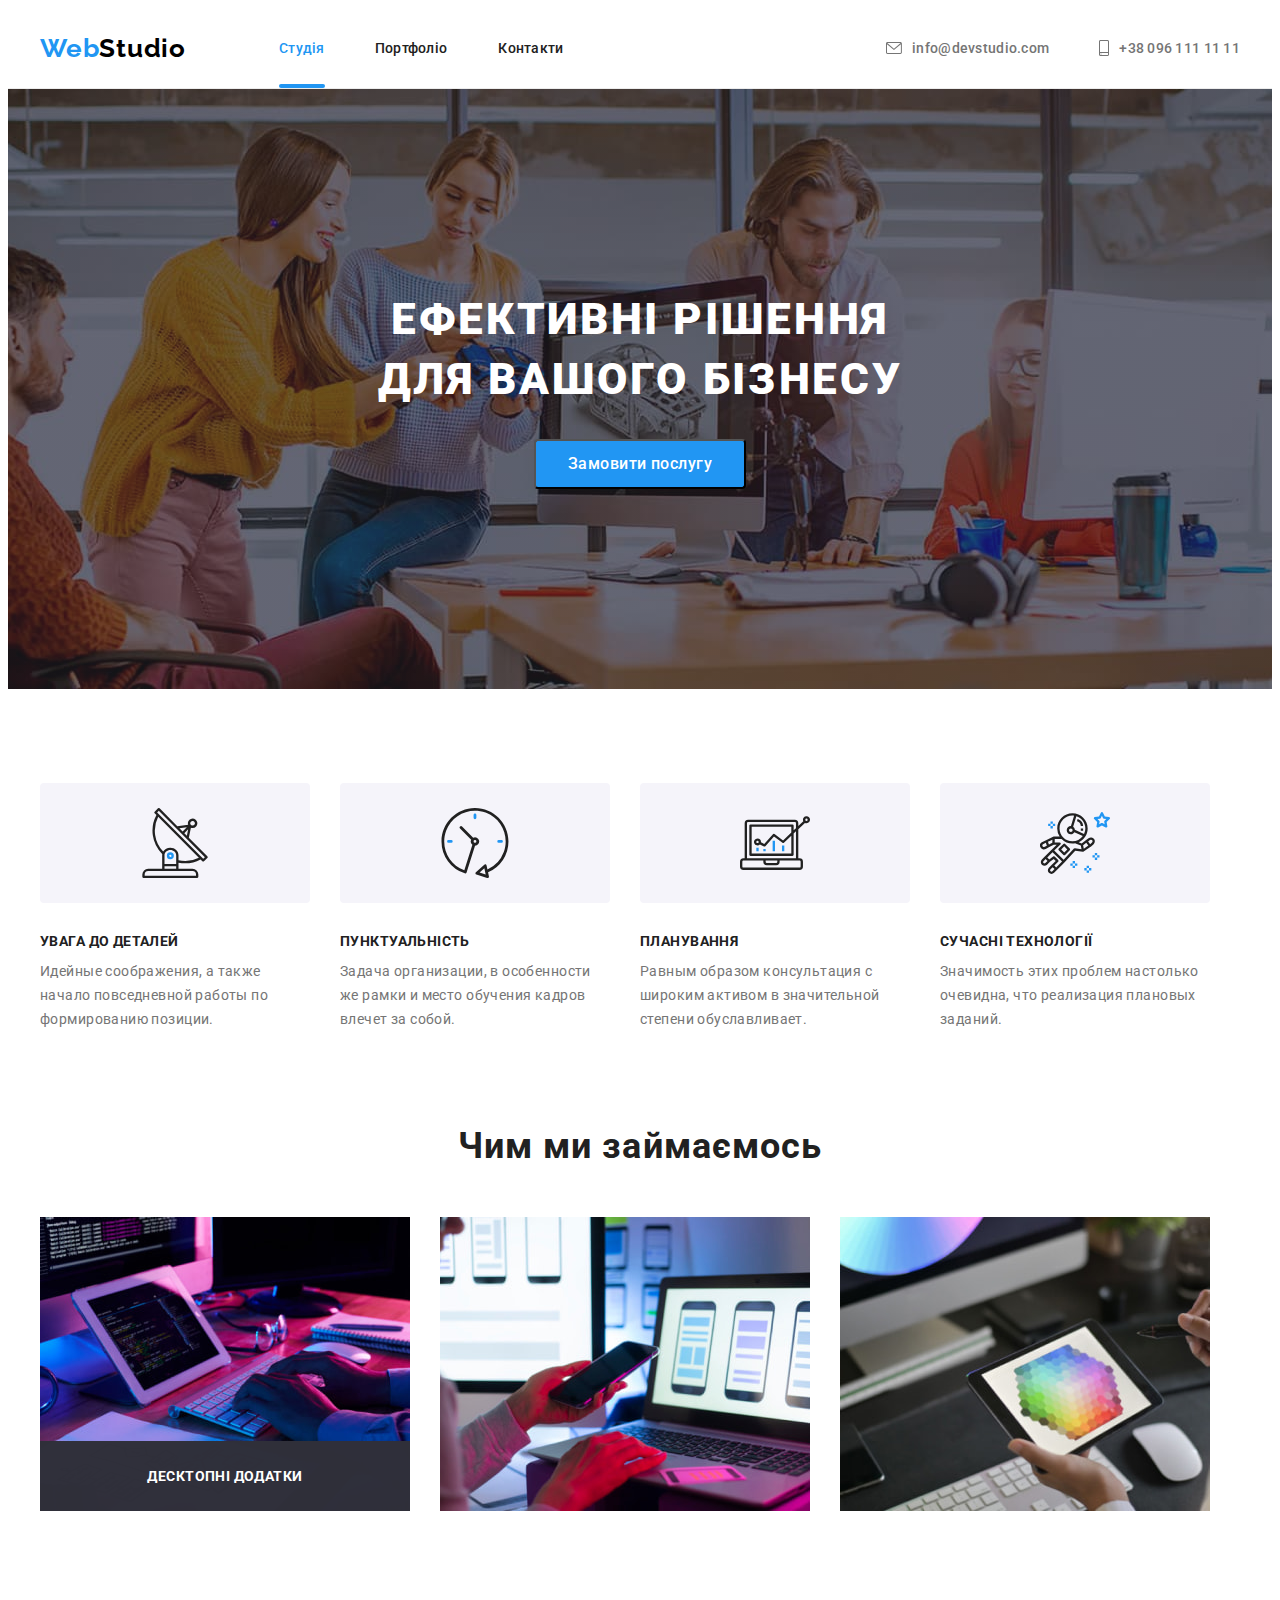
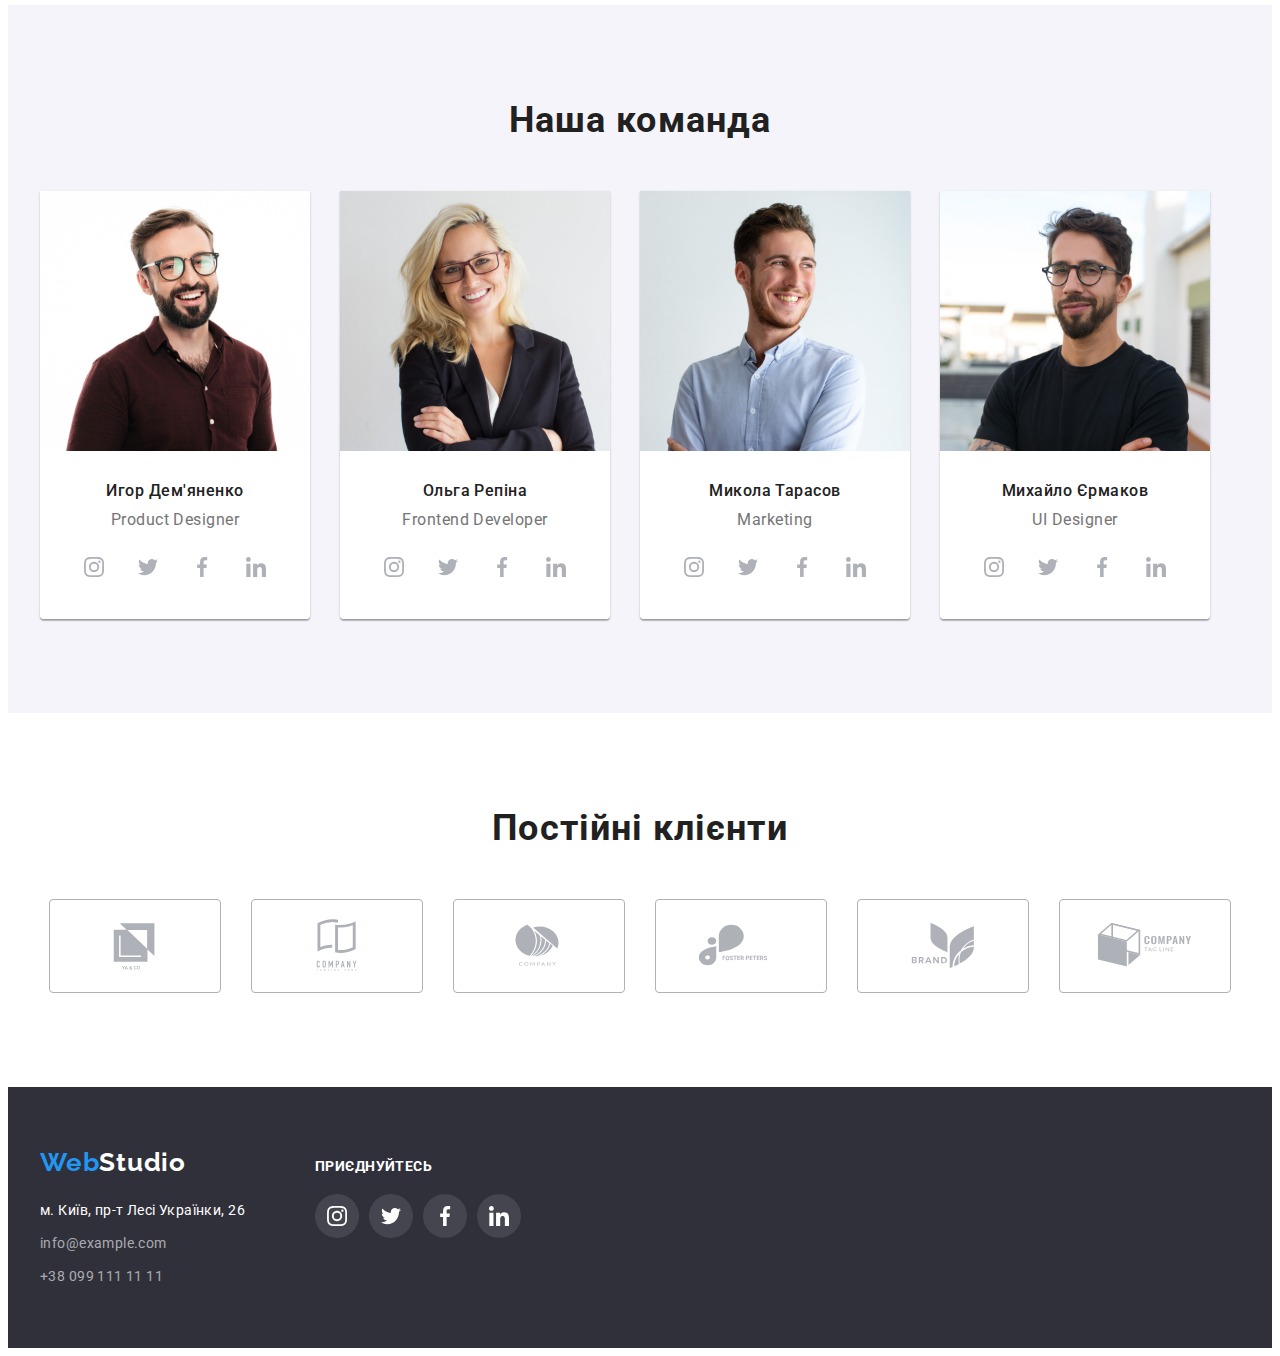
==== commit c294d68f: "дз5 для Кирилла" ====
--- a/index.html
+++ b/index.html
@@ -1,5 +1,5 @@
 <!DOCTYPE html>
-<html lang="ru">
+<html lang="uk">
   <head>
     <meta charset="UTF-8" />
     <meta http-equiv="X-UA-Compatible" content="IE=edge" />
@@ -28,7 +28,7 @@
 
     <link rel="stylesheet" href="./css/styles.css" />
   </head>
-  <body>
+  <body data-page>
     <!-- header section -->
 
     <header class="header">
@@ -43,14 +43,14 @@
               <a
                 class="header-link header-link-current link"
                 href="./index.html"
-                >Студия</a
+                >Студія</a
               >
             </li>
             <li class="header-nav-item header-nav-item-portf">
-              <a class="header-link link" href="./portfolio.html">Портфолио</a>
+              <a class="header-link link" href="./portfolio.html">Портфоліо</a>
             </li>
             <li class="header-nav-item">
-              <a class="header-link link" href="">Контакты</a>
+              <a class="header-link link" href="">Контакти</a>
             </li>
           </ul>
         </nav>
@@ -86,9 +86,11 @@
       <section class="hero">
         <div class="container hero-container hero-overlay">
           <h1 class="main-title hero-main-title">
-            Эффективные решения<br />для вашего бизнеса
+            Ефективні рішення<br />для вашого бізнесу
           </h1>
-          <button class="hero-btn btn" type="button" data-modal-open>Заказать услугу</button>
+          <button class="hero-btn btn" type="button" data-modal-open>
+            Замовити послугу
+          </button>
         </div>
       </section>
 
@@ -98,7 +100,7 @@
         <!--Заголовок секции h2 не видим в контенте-->
 
         <div class="container">
-          <h2 class="secondary-title visually-hidden">Особенности</h2>
+          <h2 class="secondary-title visually-hidden">Особливості</h2>
           <ul class="peculiarities-list list">
             <li class="peculiarities-item">
               <div class="peculiarities-icon-box">
@@ -107,7 +109,7 @@
                 </svg>
               </div>
 
-              <h3 class="peculiarities-tittle">Внимание к деталям</h3>
+              <h3 class="peculiarities-tittle">Увага до деталей</h3>
               <p class="peculiarities-txt">
                 Идейные соображения, а также начало повседневной работы по
                 формированию позиции.
@@ -120,7 +122,7 @@
                 </svg>
               </div>
 
-              <h3 class="peculiarities-tittle">Пунктуальность</h3>
+              <h3 class="peculiarities-tittle">Пунктуальність</h3>
               <p class="peculiarities-txt">
                 Задача организации, в особенности же рамки и место обучения
                 кадров влечет за собой.
@@ -132,7 +134,7 @@
                   <use href="./images/icons.svg#diagram"></use>
                 </svg>
               </div>
-              <h3 class="peculiarities-tittle">Планирование</h3>
+              <h3 class="peculiarities-tittle">Планування</h3>
               <p class="peculiarities-txt">
                 Равным образом консультация с широким активом в значительной
                 степени обуславливает.
@@ -144,7 +146,7 @@
                   <use href="./images/icons.svg#astronaut"></use>
                 </svg>
               </div>
-              <h3 class="peculiarities-tittle">Современные технологии</h3>
+              <h3 class="peculiarities-tittle">Сучасні технології</h3>
               <p class="peculiarities-txt">
                 Значимость этих проблем настолько очевидна, что реализация
                 плановых заданий.
@@ -158,7 +160,7 @@
 
       <section class="activity">
         <div class="container">
-          <h2 class="secondary-title activity-tittle">Чем мы занимаемся</h2>
+          <h2 class="secondary-title activity-tittle">Чим ми займаємось</h2>
           <ul class="activity-list list">
             <li class="activity-item">
               <img
@@ -167,6 +169,11 @@
                 width="370"
                 alt="Руки программиста на клавиатуре. На мониторе програмный код"
               />
+              <div class="activity-overlay-static">
+                <p class="activity-overlay-static-text">Десктопні додатки
+                </p>
+
+              </div>
             </li>
             <li class="activity-item">
               <img
@@ -174,7 +181,13 @@
                 src="./images/demo-photo-2.jpg"
                 width="370"
                 alt="Программист работает над мобильным приложением"
-              />
+              /> 
+              <div class="activity-overlay-static">
+                <p class="activity-overlay-static-text">
+
+                </p>
+
+              </div>
             </li>
             <li class="activity-item">
               <img
@@ -183,6 +196,10 @@
                 width="370"
                 alt="Дизайнер работает на сенсорном планшете"
               />
+              <div class="activity-overlay-static">
+                <p class="activity-overlay-static-text">
+                </p>
+              </div>
             </li>
           </ul>
         </div>
@@ -202,7 +219,7 @@
                 alt="Портрет члена команды"
               />
               <div class="unit-info">
-                <h3 class="team-name">Игорь Демьяненко</h3>
+                <h3 class="team-name">Игор Дем'яненко</h3>
                 <p class="team-position" lang="en">Product Designer</p>
                 <ul class="social-networks-unit-list list">
                   <li class="socials-unit-item">
@@ -267,7 +284,7 @@
                 alt="Портрет члена команды"
               />
               <div class="unit-info">
-                <h3 class="team-name">Ольга Репина</h3>
+                <h3 class="team-name">Ольга Репіна</h3>
                 <p class="team-position" lang="en">Frontend Developer</p>
                 <ul class="social-networks-unit-list list">
                   <li class="socials-unit-item">
@@ -332,7 +349,7 @@
                 alt="Портрет члена команды"
               />
               <div class="unit-info">
-                <h3 class="team-name">Николай Тарасов</h3>
+                <h3 class="team-name">Микола Тарасов</h3>
                 <p class="team-position" lang="en">Marketing</p>
                 <ul class="social-networks-unit-list list">
                   <li class="socials-unit-item">
@@ -397,7 +414,7 @@
                 alt="Портрет члена команды"
               />
               <div class="unit-info">
-                <h3 class="team-name">Михаил Ермаков</h3>
+                <h3 class="team-name">Михайло Єрмаков</h3>
                 <p class="team-position" lang="en">UI Designer</p>
                 <ul class="social-networks-unit-list list">
                   <li class="socials-unit-item">
@@ -462,7 +479,7 @@
 
       <section class="clients">
         <div class="container">
-          <h2 class="secondary-title clients-tittle">Постоянные клиенты</h2>
+          <h2 class="secondary-title clients-tittle">Постійні клієнти</h2>
           <ul class="logo-clients-list list">
             <li class="logo-client-item">
               <a
@@ -470,7 +487,7 @@
                 href=""
                 target="_blank"
                 rel="noopener noreferrer"
-                aria-label="Ссылка на сайт клиентсой компании"
+                aria-label="Посилання на сайт клієнтської компанії"
               >
                 <svg class="logo-client" width="106" height="60">
                   <use href="./images/icons.svg#icon-logo-ya-co"></use>
@@ -483,7 +500,7 @@
                 href=""
                 target="_blank"
                 rel="noopener noreferrer"
-                aria-label="Ссылка на сайт клиентсой компании"
+                aria-label="Посилання на сайт клієнтської компанії"
               >
                 <svg class="logo-client" width="106" height="60">
                   <use
@@ -498,7 +515,7 @@
                 href=""
                 target="_blank"
                 rel="noopener noreferrer"
-                aria-label="Ссылка на сайт клиентсой компании"
+                aria-label="Посилання на сайт клієнтської компанії"
               >
                 <svg class="logo-client" width="106" height="60">
                   <use href="./images/icons.svg#icon-logo-company"></use>
@@ -511,7 +528,7 @@
                 href=""
                 target="_blank"
                 rel="noopener noreferrer"
-                aria-label="Ссылка на сайт клиентсой компании"
+                aria-label="Посилання на сайт клієнтської компанії"
               >
                 <svg class="logo-client" width="106" height="60">
                   <use href="./images/icons.svg#icon-logo-foster-peters"></use>
@@ -524,7 +541,7 @@
                 href=""
                 target="_blank"
                 rel="noopener noreferrer"
-                aria-label="Ссылка на сайт клиентсой компании"
+                aria-label="Посилання на сайт клієнтської компанії"
               >
                 <svg class="logo-client" width="106" height="60">
                   <use href="./images/icons.svg#icon-logo-brand"></use>
@@ -537,7 +554,7 @@
                 href=""
                 target="_blank"
                 rel="noopener noreferrer"
-                aria-label="Ссылка на сайт клиентсой компании"
+                aria-label="Посилання на сайт клієнтської компанії"
               >
                 <svg class="logo-client" width="106" height="60">
                   <use
@@ -561,7 +578,7 @@
             ><span class="white-logo">Studio</span></a
           >
           <address class="footer-address">
-            <p class="footer-address-kyiv">г. Киев, пр-т Леси Украинки, 26</p>
+            <p class="footer-address-kyiv">м. Київ, пр-т Лесі Українки, 26</p>
             <a class="footer-mail link" href="mailto:info@example.com"
               >info@example.com</a
             >
@@ -571,7 +588,7 @@
           </address>
         </div>
         <div class="footer-right">
-          <p class="join">ПРИСОЕДИНЯЙТЕСЬ</p>
+          <p class="join">ПРИЄДНУЙТЕСЬ</p>
           <ul class="social-networks-firm-list list">
             <li class="socials-firm-item">
               <a
@@ -579,7 +596,7 @@
                 href=""
                 target="_blank"
                 rel="noopener noreferrer"
-                aria-label="Ссылка на корпоративный Instagram"
+                aria-label="Посилання на корпоративний Instagram"
                 ><svg class="icon-social-firm" width="20" height="20">
                   <use href="./images/icons.svg#instagram"></use>
                 </svg>
@@ -591,7 +608,7 @@
                 href=""
                 target="_blank"
                 rel="noopener noreferrer"
-                aria-label="Ссылка на корпоративный Twitter"
+                aria-label="Посилання на корпоративний Twitter"
               >
                 <svg class="icon-social-firm" width="20" height="20">
                   <use href="./images/icons.svg#twitter"></use>
@@ -604,7 +621,7 @@
                 href=""
                 target="_blank"
                 rel="noopener noreferrer"
-                aria-label="Ссылка на корпоративный Facebook"
+                aria-label="Посилання на корпоративний Facebook"
               >
                 <svg class="icon-social-firm" width="20" height="20">
                   <use href="./images/icons.svg#facebook"></use>
@@ -617,7 +634,7 @@
                 href=""
                 target="_blank"
                 rel="noopener noreferrer"
-                aria-label="Ссылка на корпоративный LinkedIn"
+                aria-label="Посилання на корпоративний LinkedIn"
               >
                 <svg class="icon-social-firm" width="20" height="20">
                   <use href="./images/icons.svg#linkedin"></use>
@@ -634,9 +651,8 @@
     <div class="backdrop is-hidden" data-modal>
       <div class="modal">
         <button class="modal-btn" data-modal-close>
-          <svg class="modal-btn-icon"
-          width="18" height="18">
-           <use href="./images/icons.svg#icon-close"></use>
+          <svg class="modal-btn-icon" width="18" height="18">
+            <use href="./images/icons.svg#icon-close"></use>
           </svg>
         </button>
       </div>
--- a/css/styles.css
+++ b/css/styles.css
@@ -26,6 +26,9 @@
   font-family: var(--main-font);
   color: var(--main-txt-color);
   background-color: var(--white-style-color);
+}
+body.no-scroll {
+  overflow: hidden;
 }
 
 /* reset styles */
@@ -331,7 +334,37 @@
 .activity-list {
   display: flex;
   gap: 30px;
-}
+  position: relative;
+}
+
+.activity-overlay-static {
+  position: absolute;
+  left: 0;
+  bottom: 0;
+width: 370px;
+height: 70px;
+background-color: rgba(47, 48, 58, 0.8);
+display: flex;
+align-items: center;
+justify-content: center;
+}
+
+.activity-overlay-static-text {
+
+text-transform: uppercase;
+font-family: 'Roboto';
+  font-style: normal;
+  font-weight: 700;
+  font-size: 14px;
+  line-height: 16px;
+  text-align: center;
+  letter-spacing: 0.03em;
+  color: var(--white-style-color);
+  z-index: 1000;
+  
+}
+
+
 /* activity section styles end */
 
 /* team section styles start*/
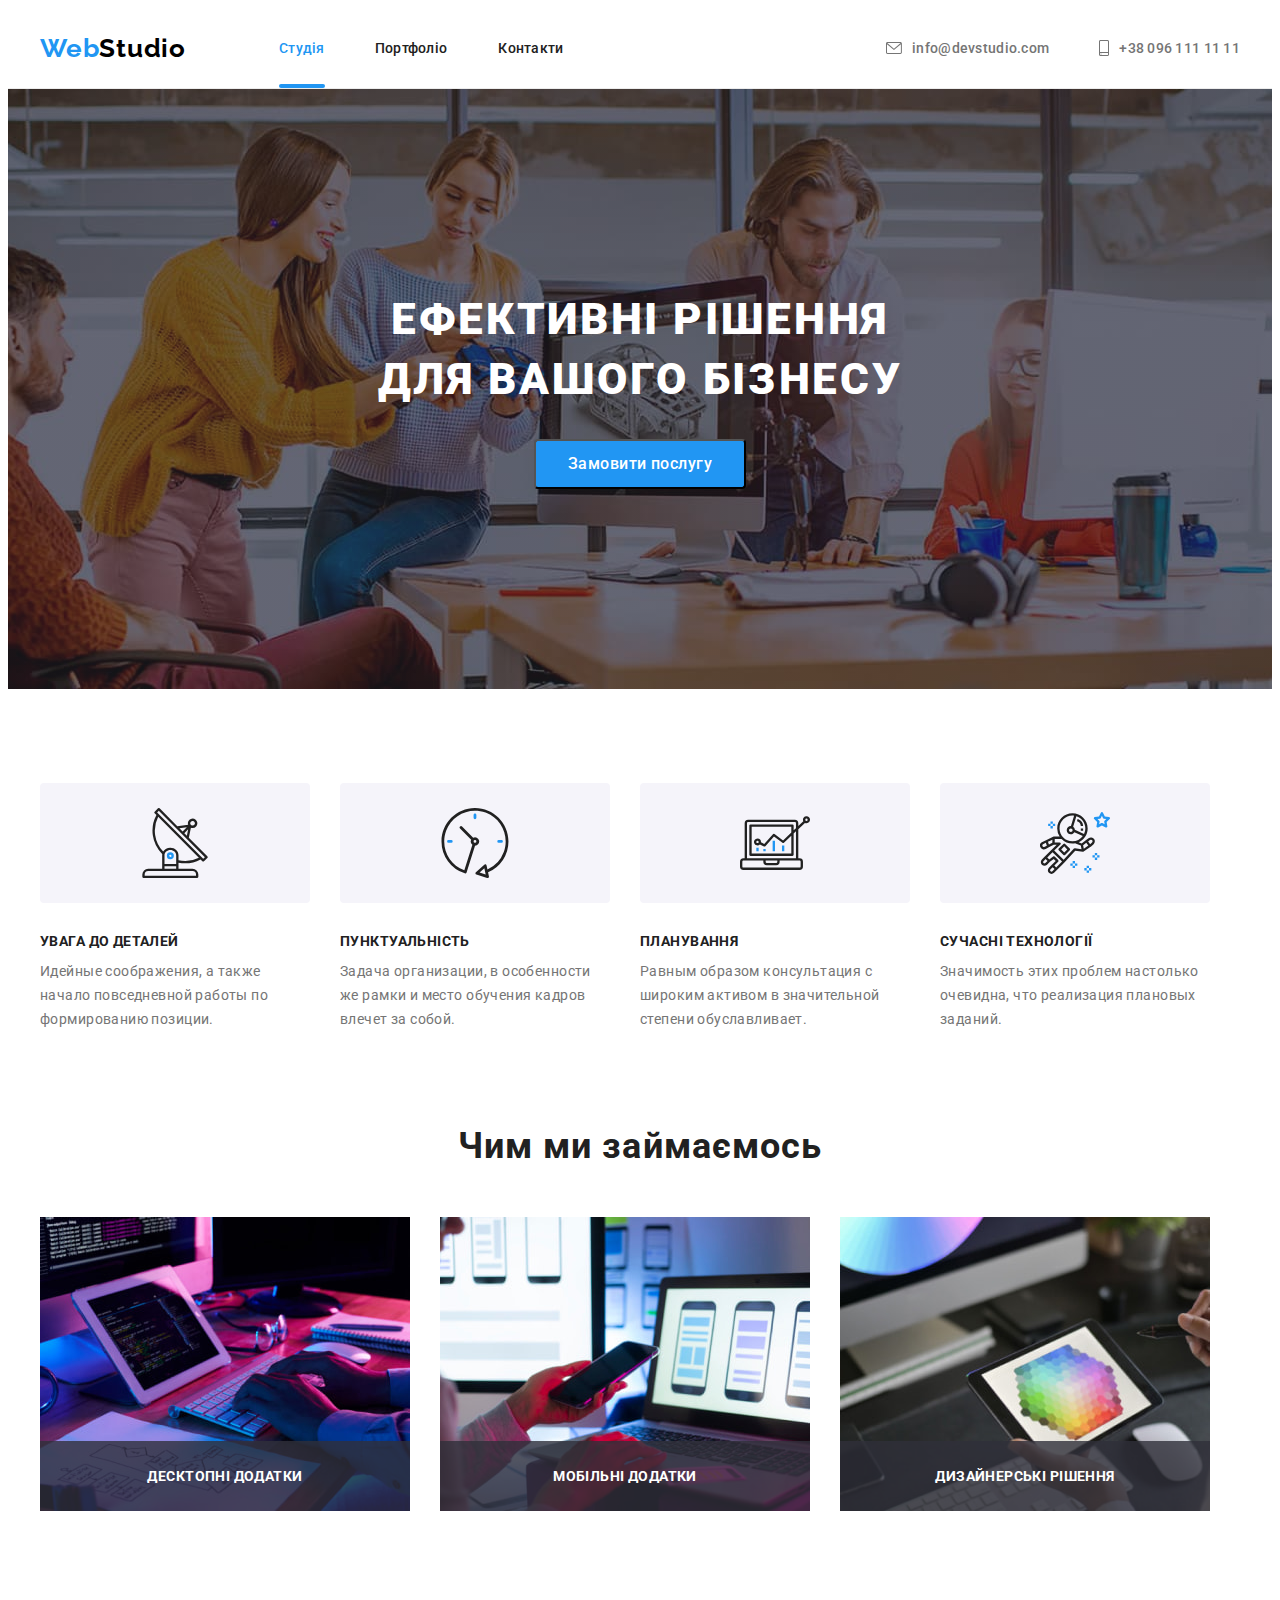
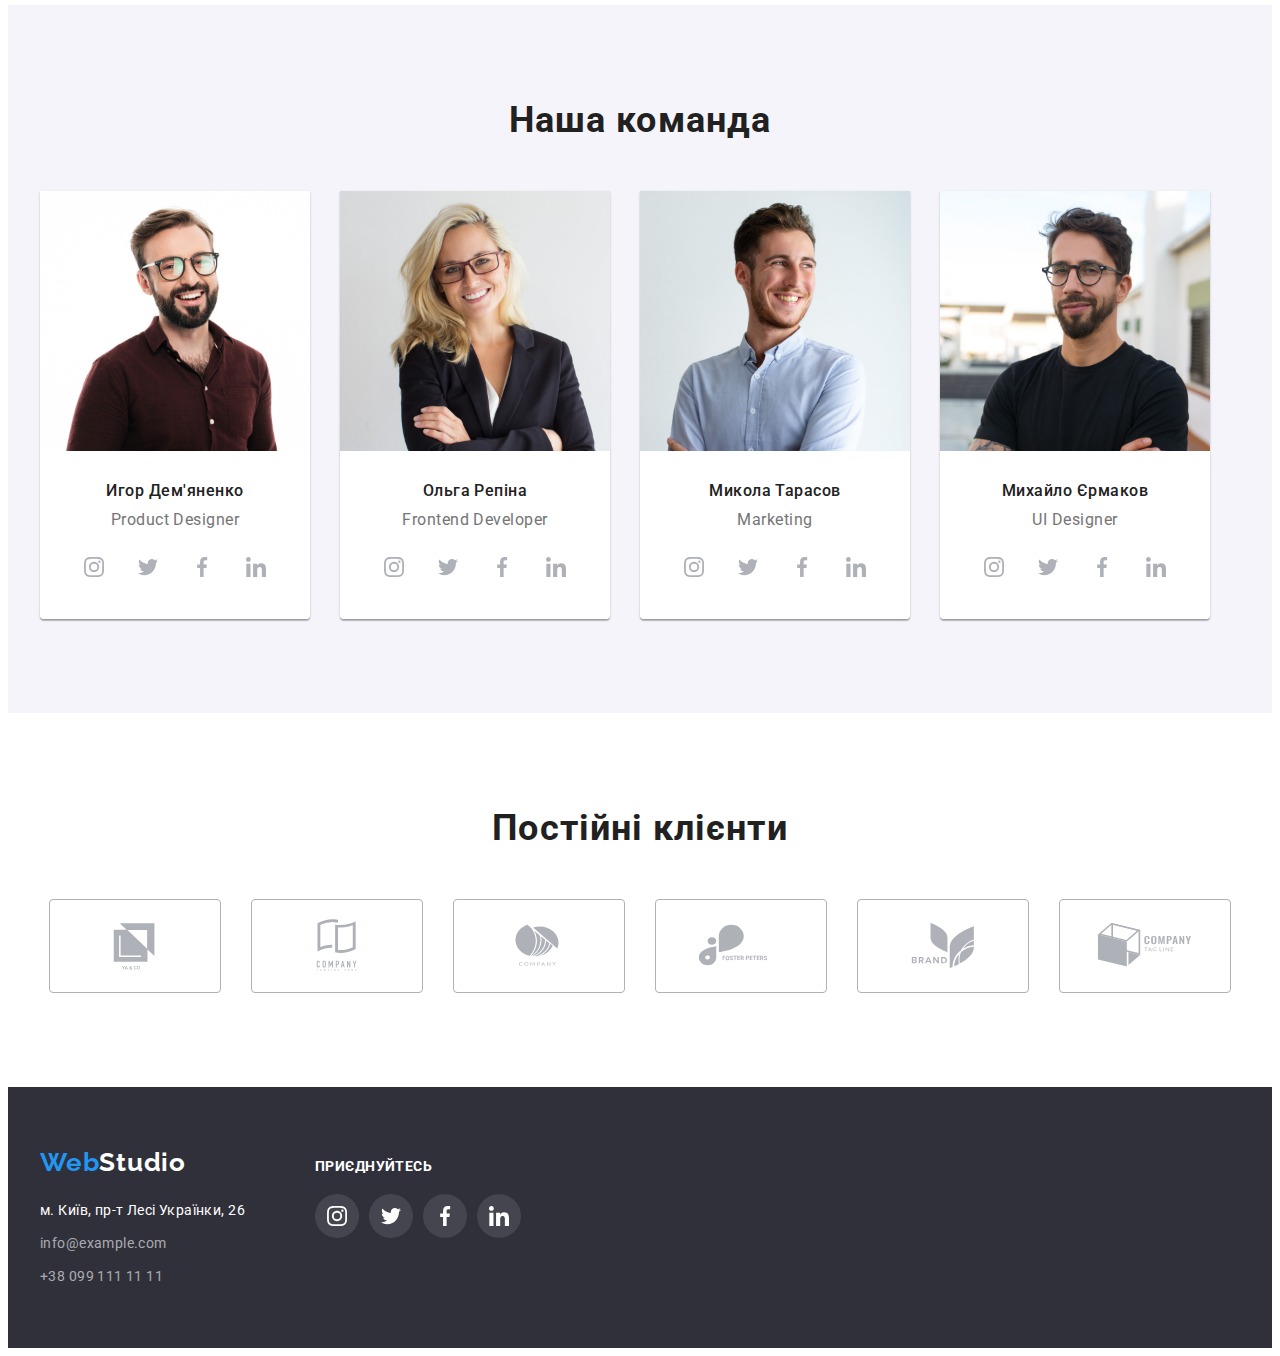
==== commit dc918e23: "перша спроба здати дз5" ====
--- a/index.html
+++ b/index.html
@@ -170,9 +170,7 @@
                 alt="Руки программиста на клавиатуре. На мониторе програмный код"
               />
               <div class="activity-overlay-static">
-                <p class="activity-overlay-static-text">Десктопні додатки
-                </p>
-
+                <p class="activity-overlay-static-text">Десктопні додатки</p>
               </div>
             </li>
             <li class="activity-item">
@@ -181,12 +179,9 @@
                 src="./images/demo-photo-2.jpg"
                 width="370"
                 alt="Программист работает над мобильным приложением"
-              /> 
+              />
               <div class="activity-overlay-static">
-                <p class="activity-overlay-static-text">
-
-                </p>
-
+                <p class="activity-overlay-static-text">Мобільні додатки</p>
               </div>
             </li>
             <li class="activity-item">
@@ -197,8 +192,7 @@
                 alt="Дизайнер работает на сенсорном планшете"
               />
               <div class="activity-overlay-static">
-                <p class="activity-overlay-static-text">
-                </p>
+                <p class="activity-overlay-static-text">Дизайнерські рішення</p>
               </div>
             </li>
           </ul>
--- a/css/styles.css
+++ b/css/styles.css
@@ -35,6 +35,9 @@
 
 .link {
   text-decoration: none;
+  transition: color 250ms cubic-bezier(0.4, 0, 0.2, 1),
+    background-color 250ms cubic-bezier(0.4, 0, 0.2, 1),
+    box-shadow 250ms cubic-bezier(0.4, 0, 0.2, 1);
 }
 
 .list {
@@ -268,6 +271,9 @@
   letter-spacing: 0.03em;
   color: var(--title-txt-color);
   background-color: #f5f4fa;
+  transition: color 250ms cubic-bezier(0.4, 0, 0.2, 1),
+    background-color 250ms cubic-bezier(0.4, 0, 0.2, 1),
+    box-shadow 250ms cubic-bezier(0.4, 0, 0.2, 1);
 }
 
 .hero-btn:hover,
@@ -331,9 +337,13 @@
   color: var(--title-txt-color);
   margin-bottom: 50px;
 }
+
 .activity-list {
   display: flex;
   gap: 30px;
+}
+
+.activity-item {
   position: relative;
 }
 
@@ -341,18 +351,17 @@
   position: absolute;
   left: 0;
   bottom: 0;
-width: 370px;
-height: 70px;
-background-color: rgba(47, 48, 58, 0.8);
-display: flex;
-align-items: center;
-justify-content: center;
+  width: 100%;
+  padding: 27px 0;
+  background-color: rgba(47, 48, 58, 0.8);
+  display: flex;
+  align-items: center;
+  justify-content: center;
 }
 
 .activity-overlay-static-text {
-
-text-transform: uppercase;
-font-family: 'Roboto';
+  text-transform: uppercase;
+  font-family: 'Roboto';
   font-style: normal;
   font-weight: 700;
   font-size: 14px;
@@ -360,10 +369,7 @@
   text-align: center;
   letter-spacing: 0.03em;
   color: var(--white-style-color);
-  z-index: 1000;
-  
-}
-
+}
 
 /* activity section styles end */
 
@@ -620,6 +626,43 @@
 .portf-item-link:focus {
   box-shadow: 0px 1px 1px rgba(0, 0, 0, 0.12), 0px 4px 4px rgba(0, 0, 0, 0.06),
     1px 4px 6px rgba(0, 0, 0, 0.16);
+}
+
+.portfolio-thumb-images {
+  position: relative;
+  overflow: hidden;
+}
+
+.portfolio-overlay-dynamic {
+  position: absolute;
+  background-color: rgba(33, 150, 243, 0.9);
+  width: 100%;
+  height: 100%;
+  left: 0;
+  bottom: 0%;
+
+  transform: translateY(100%);
+  transition: transform 250ms cubic-bezier(0.4, 0, 0.2, 1);
+}
+
+.portfolio-overlay-dynamic-text {
+  padding: 63px 24px;
+  font-family: 'Roboto';
+  font-style: normal;
+  font-weight: 400;
+  font-size: 18px;
+  line-height: 156%;
+
+  letter-spacing: 0.03em;
+
+  color: var(--white-style-color);
+}
+
+.portf-item-link:hover .portfolio-overlay-dynamic {
+  transform: translateY(0);
+}
+.portf-item-link:focus .portfolio-overlay-dynamic {
+  transform: translateY(0);
 }
 
 .product-info {
@@ -666,15 +709,22 @@
     0px 1px 3px 0px rgba(0, 0, 0, 0.12);
   top: 50%;
   left: 50%;
-  transform: translate(-50%, -50%);
+  transform: translate(-50%, -50%) scale(1) rotate(0);
+  transition: transform 500ms cubic-bezier(0.4, 0, 0.2, 1) 300ms,
+    opacity 500ms cubic-bezier(0.4, 0, 0.2, 1) 300ms;
+  opacity: 1;
 }
 
 .backdrop.is-hidden {
-opacity: 0;
-visibility: hidden;
-pointer-events: none;
-}
-
+  opacity: 0;
+  visibility: hidden;
+  pointer-events: none;
+}
+
+.backdrop.is-hidden .modal {
+  transform: translate(-50%, -50%) scale(0.3) rotate(1turn);
+  opacity: 0;
+}
 
 .modal-btn {
   position: absolute;
